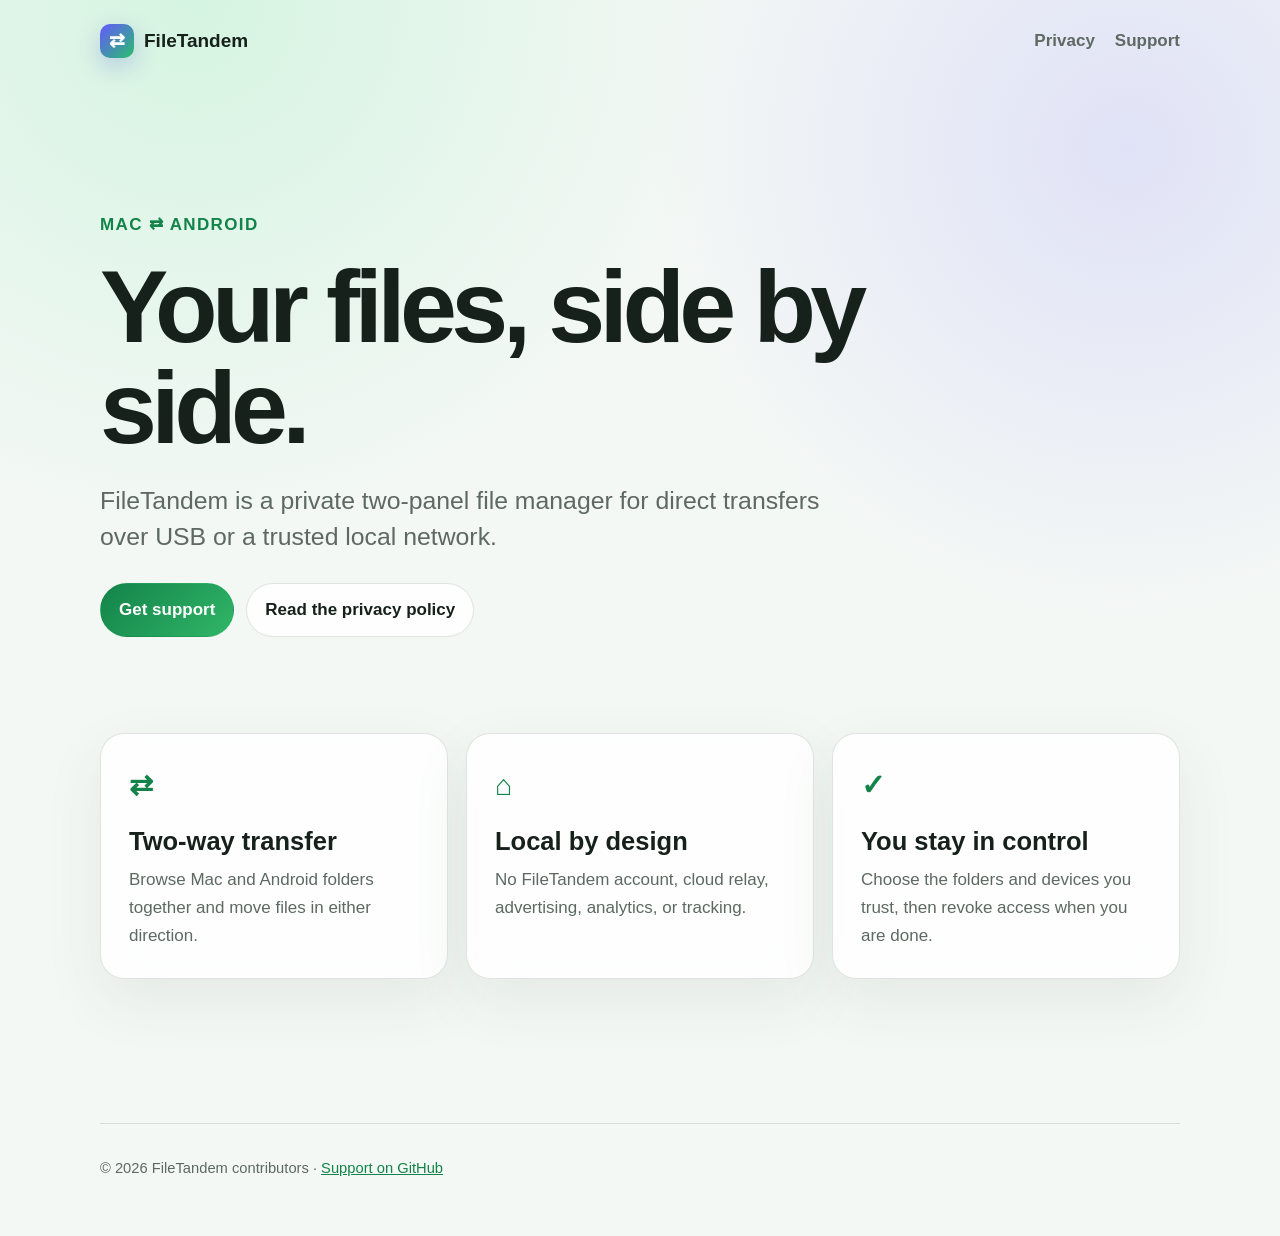
==== index.html @ cceb1e48 "docs: publish FileTandem privacy and support site" ====
<!doctype html>
<html lang="en">
<head>
  <meta charset="utf-8">
  <meta name="viewport" content="width=device-width, initial-scale=1">
  <meta name="color-scheme" content="light dark">
  <meta name="description" content="FileTandem transfers files directly between Mac and Android">
  <title>FileTandem · Mac and Android together</title>
  <link rel="stylesheet" href="styles.css">
</head>
<body>
  <header class="site-header">
    <a class="brand" href="index.html" aria-label="FileTandem home">
      <span class="brand-mark" aria-hidden="true">⇄</span>
      <span>FileTandem</span>
    </a>
    <nav aria-label="Primary navigation">
      <a href="privacy.html">Privacy</a>
      <a href="support.html">Support</a>
    </nav>
  </header>

  <main>
    <section class="hero">
      <p class="eyebrow">Mac ⇄ Android</p>
      <h1>Your files, side by side.</h1>
      <p class="lede">FileTandem is a private two-panel file manager for direct transfers over USB or a trusted local network.</p>
      <div class="actions">
        <a class="button primary" href="support.html">Get support</a>
        <a class="button" href="privacy.html">Read the privacy policy</a>
      </div>
    </section>

    <section class="feature-grid" aria-label="Product principles">
      <article><span aria-hidden="true">⇄</span><h2>Two-way transfer</h2><p>Browse Mac and Android folders together and move files in either direction.</p></article>
      <article><span aria-hidden="true">⌂</span><h2>Local by design</h2><p>No FileTandem account, cloud relay, advertising, analytics, or tracking.</p></article>
      <article><span aria-hidden="true">✓</span><h2>You stay in control</h2><p>Choose the folders and devices you trust, then revoke access when you are done.</p></article>
    </section>
  </main>

  <footer>© 2026 FileTandem contributors · <a href="https://github.com/albertkytytzov-cyber/FileTandem-Support">Support on GitHub</a></footer>
</body>
</html>
---- styles.css ----
:root {
  color-scheme: light dark;
  --accent: #30b668;
  --accent-strong: #138349;
  --ink: #17211c;
  --muted: #5d6962;
  --surface: rgba(255, 255, 255, 0.82);
  --line: rgba(33, 52, 41, 0.13);
  --page: #f4f8f5;
  font-family: Inter, ui-sans-serif, -apple-system, BlinkMacSystemFont, "Segoe UI", sans-serif;
}

* { box-sizing: border-box; }

body {
  margin: 0;
  color: var(--ink);
  background:
    radial-gradient(circle at 15% 0%, rgba(103, 230, 155, 0.22), transparent 34rem),
    radial-gradient(circle at 88% 12%, rgba(120, 113, 255, 0.16), transparent 30rem),
    var(--page);
  font-size: 17px;
  line-height: 1.65;
}

a { color: var(--accent-strong); }
a:hover { text-decoration-thickness: 2px; }

.site-header {
  width: min(1080px, calc(100% - 40px));
  margin: 0 auto;
  padding: 24px 0;
  display: flex;
  align-items: center;
  justify-content: space-between;
  gap: 24px;
}

.brand {
  display: inline-flex;
  align-items: center;
  gap: 10px;
  color: var(--ink);
  font-weight: 760;
  font-size: 19px;
  text-decoration: none;
}

.brand-mark {
  display: grid;
  place-items: center;
  width: 34px;
  height: 34px;
  color: white;
  background: linear-gradient(135deg, #6559ff, #28bf6c);
  border-radius: 10px;
  box-shadow: 0 8px 24px rgba(64, 76, 216, 0.25);
}

nav { display: flex; gap: 20px; }
nav a { color: var(--muted); font-weight: 650; text-decoration: none; }
nav a[aria-current="page"] { color: var(--ink); }

main { width: min(1080px, calc(100% - 40px)); margin: 0 auto; }

.hero { padding: 112px 0 96px; max-width: 820px; }
.hero.compact { padding: 72px 0 46px; }
.eyebrow { color: var(--accent-strong); font-weight: 760; letter-spacing: 0.08em; text-transform: uppercase; }
h1 { margin: 0.18em 0; max-width: 900px; font-size: clamp(3rem, 8vw, 6.4rem); line-height: 0.98; letter-spacing: -0.055em; }
.compact h1 { font-size: clamp(2.7rem, 7vw, 5rem); }
.lede { max-width: 760px; color: var(--muted); font-size: clamp(1.2rem, 2.5vw, 1.55rem); line-height: 1.45; }
.meta, .notice { color: var(--muted); font-size: 0.94rem; }

.actions { display: flex; flex-wrap: wrap; gap: 12px; margin-top: 28px; }
.button { display: inline-block; padding: 12px 18px; border: 1px solid var(--line); border-radius: 999px; color: var(--ink); background: var(--surface); font-weight: 700; text-decoration: none; }
.button.primary { color: white; border-color: transparent; background: linear-gradient(135deg, var(--accent-strong), var(--accent)); }

.feature-grid { display: grid; grid-template-columns: repeat(3, 1fr); gap: 18px; padding-bottom: 96px; }
.feature-grid article, .policy-card { border: 1px solid var(--line); border-radius: 24px; background: var(--surface); box-shadow: 0 22px 60px rgba(34, 63, 46, 0.08); backdrop-filter: blur(18px); }
.feature-grid article { padding: 28px; }
.feature-grid article > span { color: var(--accent-strong); font-size: 1.8rem; font-weight: 800; }
.feature-grid h2 { margin: 0.65rem 0 0.25rem; }
.feature-grid p { margin: 0; color: var(--muted); }

.policy-card { max-width: 840px; margin: 0 0 24px; padding: clamp(24px, 5vw, 48px); }
.policy-card h2 { margin: 2rem 0 0.4rem; line-height: 1.2; }
.policy-card h2:first-child { margin-top: 0; }
.policy-card p, .policy-card li { color: var(--muted); }

footer { width: min(1080px, calc(100% - 40px)); margin: 48px auto 0; padding: 32px 0 56px; border-top: 1px solid var(--line); color: var(--muted); font-size: 0.92rem; }

@media (max-width: 760px) {
  .site-header { align-items: flex-start; }
  nav { gap: 12px; }
  .hero { padding: 64px 0; }
  .feature-grid { grid-template-columns: 1fr; }
}

@media (prefers-color-scheme: dark) {
  :root { --ink: #edf7f0; --muted: #b4c4ba; --surface: rgba(23, 32, 27, 0.84); --line: rgba(224, 245, 231, 0.13); --page: #0e1511; }
}
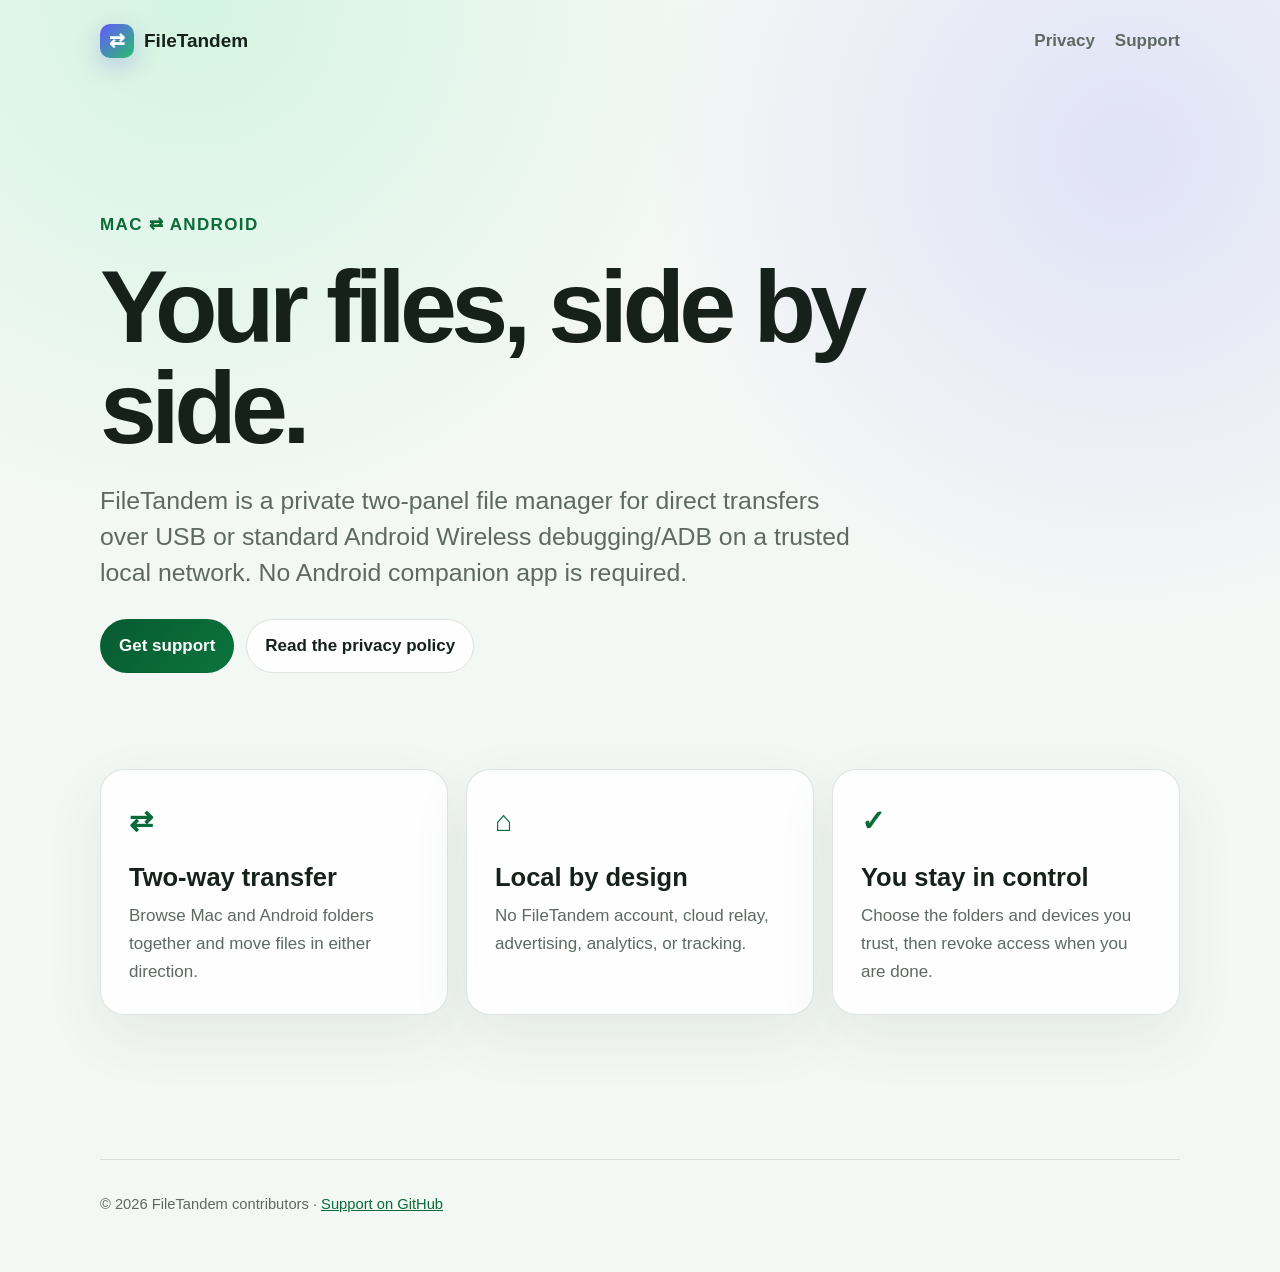
==== commit 4d550137: "Clarify Mac standalone release support" ====
--- a/index.html
+++ b/index.html
@@ -24,7 +24,7 @@
     <section class="hero">
       <p class="eyebrow">Mac ⇄ Android</p>
       <h1>Your files, side by side.</h1>
-      <p class="lede">FileTandem is a private two-panel file manager for direct transfers over USB or a trusted local network.</p>
+      <p class="lede">FileTandem is a private two-panel file manager for direct transfers over USB or standard Android Wireless debugging/ADB on a trusted local network. No Android companion app is required.</p>
       <div class="actions">
         <a class="button primary" href="support.html">Get support</a>
         <a class="button" href="privacy.html">Read the privacy policy</a>
--- a/styles.css
+++ b/styles.css
@@ -1,7 +1,9 @@
 :root {
   color-scheme: light dark;
-  --accent: #30b668;
-  --accent-strong: #138349;
+  --accent: #2ba45e;
+  --accent-strong: #086b38;
+  --button-start: #075a30;
+  --button-end: #0c743d;
   --ink: #17211c;
   --muted: #5d6962;
   --surface: rgba(255, 255, 255, 0.82);
@@ -73,7 +75,7 @@
 
 .actions { display: flex; flex-wrap: wrap; gap: 12px; margin-top: 28px; }
 .button { display: inline-block; padding: 12px 18px; border: 1px solid var(--line); border-radius: 999px; color: var(--ink); background: var(--surface); font-weight: 700; text-decoration: none; }
-.button.primary { color: white; border-color: transparent; background: linear-gradient(135deg, var(--accent-strong), var(--accent)); }
+.button.primary { color: white; border-color: transparent; background: linear-gradient(135deg, var(--button-start), var(--button-end)); }
 
 .feature-grid { display: grid; grid-template-columns: repeat(3, 1fr); gap: 18px; padding-bottom: 96px; }
 .feature-grid article, .policy-card { border: 1px solid var(--line); border-radius: 24px; background: var(--surface); box-shadow: 0 22px 60px rgba(34, 63, 46, 0.08); backdrop-filter: blur(18px); }
@@ -97,5 +99,15 @@
 }
 
 @media (prefers-color-scheme: dark) {
-  :root { --ink: #edf7f0; --muted: #b4c4ba; --surface: rgba(23, 32, 27, 0.84); --line: rgba(224, 245, 231, 0.13); --page: #0e1511; }
+  :root {
+    --accent: #51d686;
+    --accent-strong: #78e7a4;
+    --button-start: #075a30;
+    --button-end: #0c743d;
+    --ink: #edf7f0;
+    --muted: #b4c4ba;
+    --surface: rgba(23, 32, 27, 0.84);
+    --line: rgba(224, 245, 231, 0.13);
+    --page: #0e1511;
+  }
 }
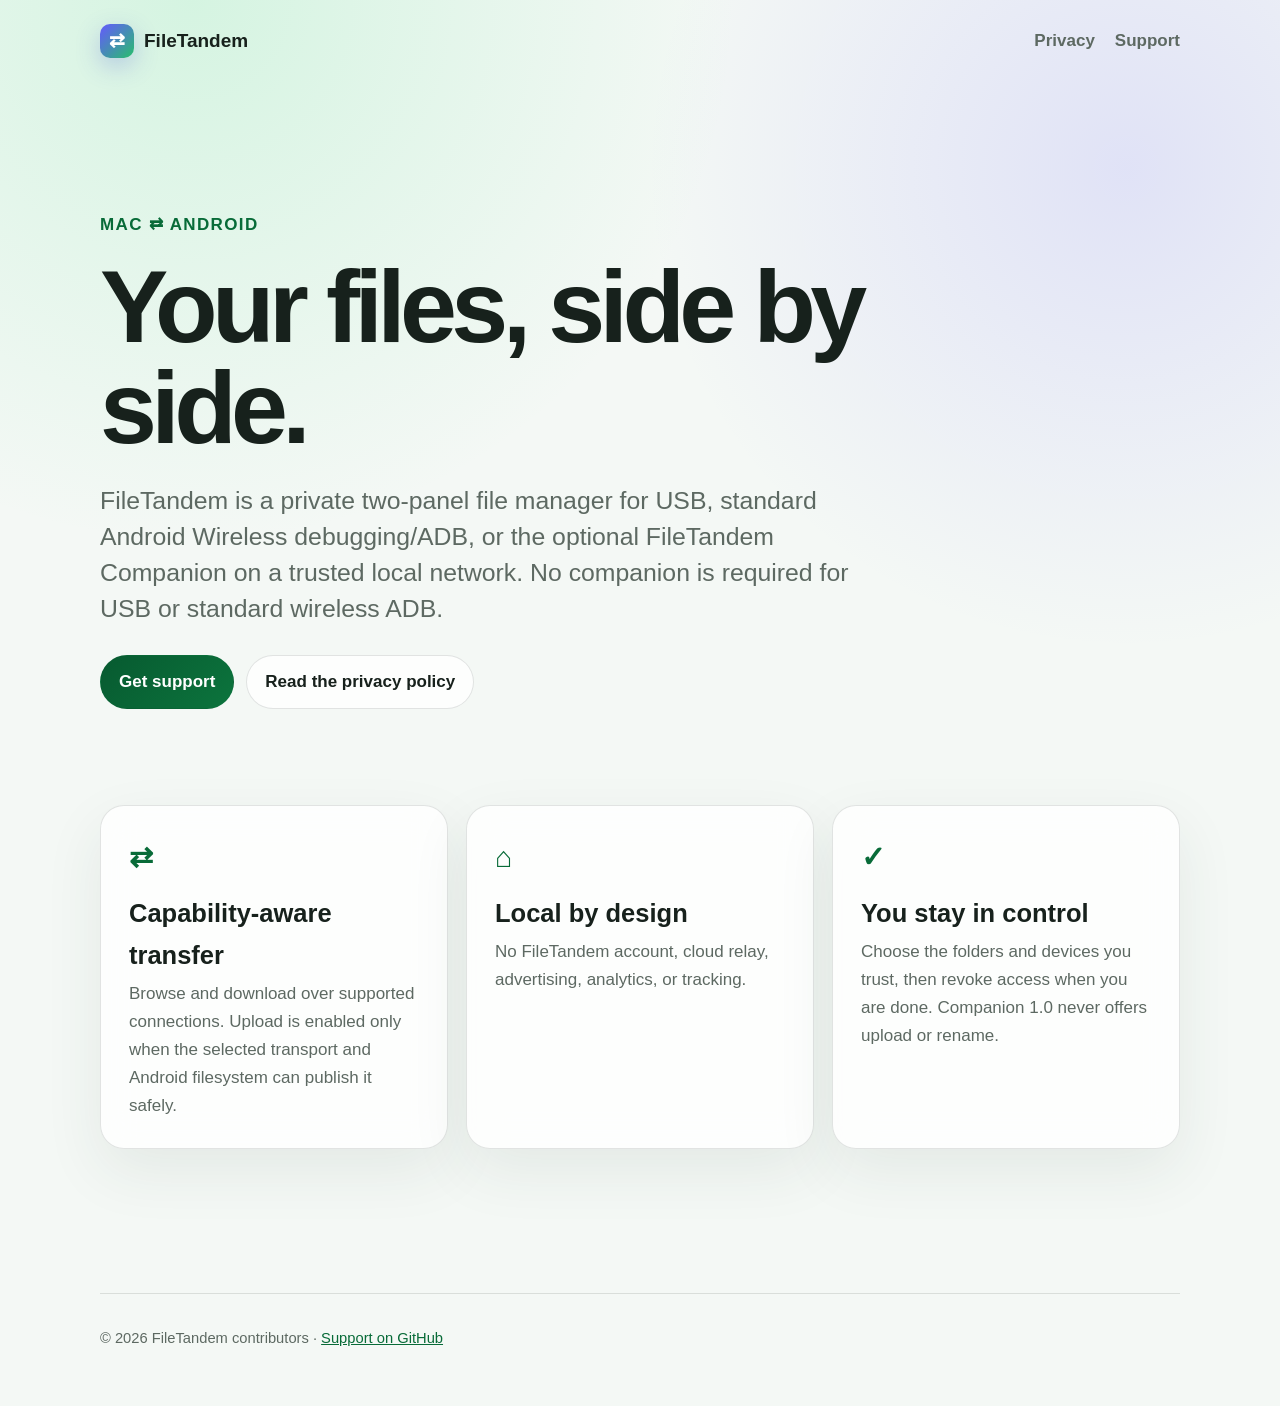
==== commit d1f9b0b0: "Publish current Companion privacy and support" ====
--- a/index.html
+++ b/index.html
@@ -4,7 +4,7 @@
   <meta charset="utf-8">
   <meta name="viewport" content="width=device-width, initial-scale=1">
   <meta name="color-scheme" content="light dark">
-  <meta name="description" content="FileTandem transfers files directly between Mac and Android">
+  <meta name="description" content="FileTandem works directly with files on Mac and Android">
   <title>FileTandem · Mac and Android together</title>
   <link rel="stylesheet" href="styles.css">
 </head>
@@ -24,7 +24,7 @@
     <section class="hero">
       <p class="eyebrow">Mac ⇄ Android</p>
       <h1>Your files, side by side.</h1>
-      <p class="lede">FileTandem is a private two-panel file manager for direct transfers over USB or standard Android Wireless debugging/ADB on a trusted local network. No Android companion app is required.</p>
+      <p class="lede">FileTandem is a private two-panel file manager for USB, standard Android Wireless debugging/ADB, or the optional FileTandem Companion on a trusted local network. No companion is required for USB or standard wireless ADB.</p>
       <div class="actions">
         <a class="button primary" href="support.html">Get support</a>
         <a class="button" href="privacy.html">Read the privacy policy</a>
@@ -32,9 +32,9 @@
     </section>
 
     <section class="feature-grid" aria-label="Product principles">
-      <article><span aria-hidden="true">⇄</span><h2>Two-way transfer</h2><p>Browse Mac and Android folders together and move files in either direction.</p></article>
+      <article><span aria-hidden="true">⇄</span><h2>Capability-aware transfer</h2><p>Browse and download over supported connections. Upload is enabled only when the selected transport and Android filesystem can publish it safely.</p></article>
       <article><span aria-hidden="true">⌂</span><h2>Local by design</h2><p>No FileTandem account, cloud relay, advertising, analytics, or tracking.</p></article>
-      <article><span aria-hidden="true">✓</span><h2>You stay in control</h2><p>Choose the folders and devices you trust, then revoke access when you are done.</p></article>
+      <article><span aria-hidden="true">✓</span><h2>You stay in control</h2><p>Choose the folders and devices you trust, then revoke access when you are done. Companion 1.0 never offers upload or rename.</p></article>
     </section>
   </main>
 
